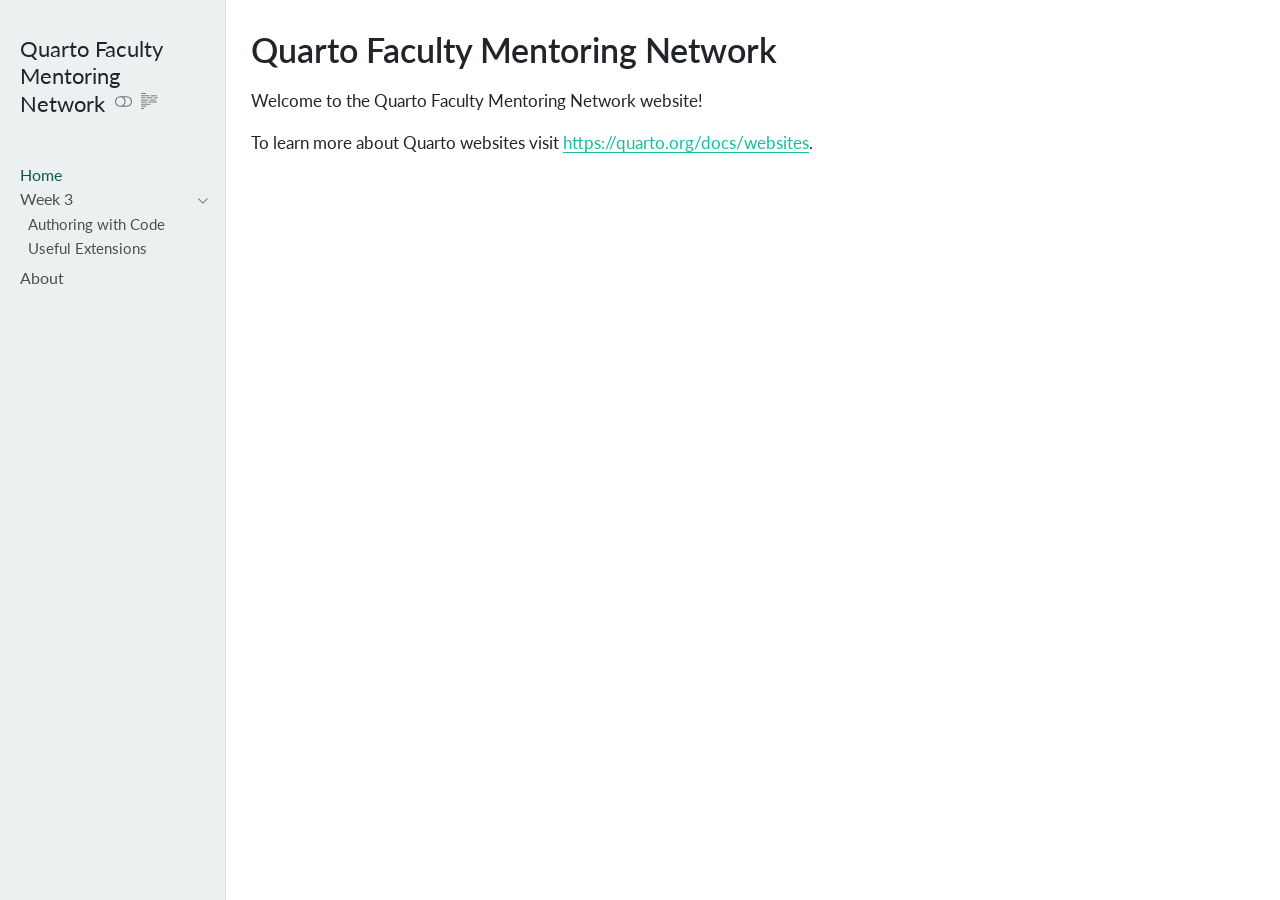
==== index.html @ bd03c97f "Built site for gh-pages" ====
<!DOCTYPE html>
<html xmlns="http://www.w3.org/1999/xhtml" lang="en" xml:lang="en"><head>

<meta charset="utf-8">
<meta name="generator" content="quarto-1.8.27">

<meta name="viewport" content="width=device-width, initial-scale=1.0, user-scalable=yes">


<title>Quarto Faculty Mentoring Network</title>
<style>
code{white-space: pre-wrap;}
span.smallcaps{font-variant: small-caps;}
div.columns{display: flex; gap: min(4vw, 1.5em);}
div.column{flex: auto; overflow-x: auto;}
div.hanging-indent{margin-left: 1.5em; text-indent: -1.5em;}
ul.task-list{list-style: none;}
ul.task-list li input[type="checkbox"] {
  width: 0.8em;
  margin: 0 0.8em 0.2em -1em; /* quarto-specific, see https://github.com/quarto-dev/quarto-cli/issues/4556 */ 
  vertical-align: middle;
}
</style>


<script src="site_libs/quarto-nav/quarto-nav.js"></script>
<script src="site_libs/quarto-nav/headroom.min.js"></script>
<script src="site_libs/clipboard/clipboard.min.js"></script>
<script src="site_libs/quarto-search/autocomplete.umd.js"></script>
<script src="site_libs/quarto-search/fuse.min.js"></script>
<script src="site_libs/quarto-search/quarto-search.js"></script>
<meta name="quarto:offset" content="./">
<script src="site_libs/quarto-html/quarto.js" type="module"></script>
<script src="site_libs/quarto-html/tabsets/tabsets.js" type="module"></script>
<script src="site_libs/quarto-html/axe/axe-check.js" type="module"></script>
<script src="site_libs/quarto-html/popper.min.js"></script>
<script src="site_libs/quarto-html/tippy.umd.min.js"></script>
<script src="site_libs/quarto-html/anchor.min.js"></script>
<link href="site_libs/quarto-html/tippy.css" rel="stylesheet">
<link href="site_libs/quarto-html/quarto-syntax-highlighting-ed96de9b727972fe78a7b5d16c58bf87.css" rel="stylesheet" class="quarto-color-scheme" id="quarto-text-highlighting-styles">
<link href="site_libs/quarto-html/quarto-syntax-highlighting-dark-4d9afe2b8d18ee9fa5d0d57b5ed4214d.css" rel="stylesheet" class="quarto-color-scheme quarto-color-alternate" id="quarto-text-highlighting-styles">
<script src="site_libs/bootstrap/bootstrap.min.js"></script>
<link href="site_libs/bootstrap/bootstrap-icons.css" rel="stylesheet">
<link href="site_libs/bootstrap/bootstrap-4d8b594121dd52e54118692cc759f5c0.min.css" rel="stylesheet" append-hash="true" class="quarto-color-scheme" id="quarto-bootstrap" data-mode="light">
<link href="site_libs/bootstrap/bootstrap-dark-567b30ad711c8693efb6495feb883fb3.min.css" rel="stylesheet" append-hash="true" class="quarto-color-scheme quarto-color-alternate" id="quarto-bootstrap" data-mode="dark">
<script id="quarto-search-options" type="application/json">{
  "location": "sidebar",
  "copy-button": false,
  "collapse-after": 3,
  "panel-placement": "start",
  "type": "textbox",
  "limit": 50,
  "keyboard-shortcut": [
    "f",
    "/",
    "s"
  ],
  "show-item-context": false,
  "language": {
    "search-no-results-text": "No results",
    "search-matching-documents-text": "matching documents",
    "search-copy-link-title": "Copy link to search",
    "search-hide-matches-text": "Hide additional matches",
    "search-more-match-text": "more match in this document",
    "search-more-matches-text": "more matches in this document",
    "search-clear-button-title": "Clear",
    "search-text-placeholder": "",
    "search-detached-cancel-button-title": "Cancel",
    "search-submit-button-title": "Submit",
    "search-label": "Search"
  }
}</script>


<link rel="stylesheet" href="styles.css">
</head>

<body class="nav-sidebar docked quarto-dark"><script id="quarto-html-before-body" type="application/javascript">
    const toggleBodyColorMode = (bsSheetEl) => {
      const mode = bsSheetEl.getAttribute("data-mode");
      const bodyEl = window.document.querySelector("body");
      if (mode === "dark") {
        bodyEl.classList.add("quarto-dark");
        bodyEl.classList.remove("quarto-light");
      } else {
        bodyEl.classList.add("quarto-light");
        bodyEl.classList.remove("quarto-dark");
      }
    }
    const toggleBodyColorPrimary = () => {
      const bsSheetEl = window.document.querySelector("link#quarto-bootstrap:not([rel=disabled-stylesheet])");
      if (bsSheetEl) {
        toggleBodyColorMode(bsSheetEl);
      }
    }
    const setColorSchemeToggle = (alternate) => {
      const toggles = window.document.querySelectorAll('.quarto-color-scheme-toggle');
      for (let i=0; i < toggles.length; i++) {
        const toggle = toggles[i];
        if (toggle) {
          if (alternate) {
            toggle.classList.add("alternate");
          } else {
            toggle.classList.remove("alternate");
          }
        }
      }
    };
    const toggleColorMode = (alternate) => {
      // Switch the stylesheets
      const primaryStylesheets = window.document.querySelectorAll('link.quarto-color-scheme:not(.quarto-color-alternate)');
      const alternateStylesheets = window.document.querySelectorAll('link.quarto-color-scheme.quarto-color-alternate');
      manageTransitions('#quarto-margin-sidebar .nav-link', false);
      if (alternate) {
        // note: dark is layered on light, we don't disable primary!
        enableStylesheet(alternateStylesheets);
        for (const sheetNode of alternateStylesheets) {
          if (sheetNode.id === "quarto-bootstrap") {
            toggleBodyColorMode(sheetNode);
          }
        }
      } else {
        disableStylesheet(alternateStylesheets);
        enableStylesheet(primaryStylesheets)
        toggleBodyColorPrimary();
      }
      manageTransitions('#quarto-margin-sidebar .nav-link', true);
      // Switch the toggles
      setColorSchemeToggle(alternate)
      // Hack to workaround the fact that safari doesn't
      // properly recolor the scrollbar when toggling (#1455)
      if (navigator.userAgent.indexOf('Safari') > 0 && navigator.userAgent.indexOf('Chrome') == -1) {
        manageTransitions("body", false);
        window.scrollTo(0, 1);
        setTimeout(() => {
          window.scrollTo(0, 0);
          manageTransitions("body", true);
        }, 40);
      }
    }
    const disableStylesheet = (stylesheets) => {
      for (let i=0; i < stylesheets.length; i++) {
        const stylesheet = stylesheets[i];
        stylesheet.rel = 'disabled-stylesheet';
      }
    }
    const enableStylesheet = (stylesheets) => {
      for (let i=0; i < stylesheets.length; i++) {
        const stylesheet = stylesheets[i];
        if(stylesheet.rel !== 'stylesheet') { // for Chrome, which will still FOUC without this check
          stylesheet.rel = 'stylesheet';
        }
      }
    }
    const manageTransitions = (selector, allowTransitions) => {
      const els = window.document.querySelectorAll(selector);
      for (let i=0; i < els.length; i++) {
        const el = els[i];
        if (allowTransitions) {
          el.classList.remove('notransition');
        } else {
          el.classList.add('notransition');
        }
      }
    }
    const isFileUrl = () => {
      return window.location.protocol === 'file:';
    }
    const hasAlternateSentinel = () => {
      let styleSentinel = getColorSchemeSentinel();
      if (styleSentinel !== null) {
        return styleSentinel === "alternate";
      } else {
        return false;
      }
    }
    const setStyleSentinel = (alternate) => {
      const value = alternate ? "alternate" : "default";
      if (!isFileUrl()) {
        window.localStorage.setItem("quarto-color-scheme", value);
      } else {
        localAlternateSentinel = value;
      }
    }
    const getColorSchemeSentinel = () => {
      if (!isFileUrl()) {
        const storageValue = window.localStorage.getItem("quarto-color-scheme");
        return storageValue != null ? storageValue : localAlternateSentinel;
      } else {
        return localAlternateSentinel;
      }
    }
    const toggleGiscusIfUsed = (isAlternate, darkModeDefault) => {
      const baseTheme = document.querySelector('#giscus-base-theme')?.value ?? 'light';
      const alternateTheme = document.querySelector('#giscus-alt-theme')?.value ?? 'dark';
      let newTheme = '';
      if(authorPrefersDark) {
        newTheme = isAlternate ? baseTheme : alternateTheme;
      } else {
        newTheme = isAlternate ? alternateTheme : baseTheme;
      }
      const changeGiscusTheme = () => {
        // From: https://github.com/giscus/giscus/issues/336
        const sendMessage = (message) => {
          const iframe = document.querySelector('iframe.giscus-frame');
          if (!iframe) return;
          iframe.contentWindow.postMessage({ giscus: message }, 'https://giscus.app');
        }
        sendMessage({
          setConfig: {
            theme: newTheme
          }
        });
      }
      const isGiscussLoaded = window.document.querySelector('iframe.giscus-frame') !== null;
      if (isGiscussLoaded) {
        changeGiscusTheme();
      }
    };
    const authorPrefersDark = true;
    const queryPrefersDark = window.matchMedia('(prefers-color-scheme: dark)');
    const darkModeDefault = queryPrefersDark.matches;
    let localAlternateSentinel = darkModeDefault ? 'alternate' : 'default';
    // Dark / light mode switch
    window.quartoToggleColorScheme = () => {
      // Read the current dark / light value
      let toAlternate = !hasAlternateSentinel();
      toggleColorMode(toAlternate);
      setStyleSentinel(toAlternate);
      toggleGiscusIfUsed(toAlternate, darkModeDefault);
      window.dispatchEvent(new Event('resize'));
    };
    queryPrefersDark.addEventListener("change", e => {
      if(window.localStorage.getItem("quarto-color-scheme") !== null)
        return;
      const alternate = e.matches
      toggleColorMode(alternate);
      localAlternateSentinel = e.matches ? 'alternate' : 'default'; // this is used alongside local storage!
      toggleGiscusIfUsed(alternate, darkModeDefault);
    });
    // Switch to dark mode if need be
    if (hasAlternateSentinel()) {
      toggleColorMode(true);
    } else {
      toggleColorMode(false);
    }
  </script>

<div id="quarto-search-results"></div>
  <header id="quarto-header" class="headroom fixed-top">
  <nav class="quarto-secondary-nav">
    <div class="container-fluid d-flex">
      <button type="button" class="quarto-btn-toggle btn" data-bs-toggle="collapse" role="button" data-bs-target=".quarto-sidebar-collapse-item" aria-controls="quarto-sidebar" aria-expanded="false" aria-label="Toggle sidebar navigation" onclick="if (window.quartoToggleHeadroom) { window.quartoToggleHeadroom(); }">
        <i class="bi bi-layout-text-sidebar-reverse"></i>
      </button>
        <nav class="quarto-page-breadcrumbs" aria-label="breadcrumb"><ol class="breadcrumb"><li class="breadcrumb-item"><a href="./index.html">Home</a></li></ol></nav>
        <a class="flex-grow-1" role="navigation" data-bs-toggle="collapse" data-bs-target=".quarto-sidebar-collapse-item" aria-controls="quarto-sidebar" aria-expanded="false" aria-label="Toggle sidebar navigation" onclick="if (window.quartoToggleHeadroom) { window.quartoToggleHeadroom(); }">      
        </a>
      <button type="button" class="btn quarto-search-button" aria-label="Search" onclick="window.quartoOpenSearch();">
        <i class="bi bi-search"></i>
      </button>
    </div>
  </nav>
</header>
<!-- content -->
<div id="quarto-content" class="quarto-container page-columns page-rows-contents page-layout-article">
<!-- sidebar -->
  <nav id="quarto-sidebar" class="sidebar collapse collapse-horizontal quarto-sidebar-collapse-item sidebar-navigation docked overflow-auto">
    <div class="pt-lg-2 mt-2 text-left sidebar-header">
    <div class="sidebar-title mb-0 py-0">
      <a href="./">Quarto Faculty Mentoring Network</a> 
        <div class="sidebar-tools-main">
  <a href="" class="quarto-color-scheme-toggle quarto-navigation-tool  px-1" onclick="window.quartoToggleColorScheme(); return false;" title="Toggle dark mode"><i class="bi"></i></a>
  <a href="" class="quarto-reader-toggle quarto-navigation-tool px-1" onclick="window.quartoToggleReader(); return false;" title="Toggle reader mode">
  <div class="quarto-reader-toggle-btn">
  <i class="bi"></i>
  </div>
</a>
</div>
    </div>
      </div>
        <div class="mt-2 flex-shrink-0 align-items-center">
        <div class="sidebar-search">
        <div id="quarto-search" class="" title="Search"></div>
        </div>
        </div>
    <div class="sidebar-menu-container"> 
    <ul class="list-unstyled mt-1">
        <li class="sidebar-item">
  <div class="sidebar-item-container"> 
  <a href="./index.html" class="sidebar-item-text sidebar-link active">
 <span class="menu-text">Home</span></a>
  </div>
</li>
        <li class="sidebar-item sidebar-item-section">
      <div class="sidebar-item-container"> 
            <a class="sidebar-item-text sidebar-link text-start" data-bs-toggle="collapse" data-bs-target="#quarto-sidebar-section-1" role="navigation" aria-expanded="true">
 <span class="menu-text">Week 3</span></a>
          <a class="sidebar-item-toggle text-start" data-bs-toggle="collapse" data-bs-target="#quarto-sidebar-section-1" role="navigation" aria-expanded="true" aria-label="Toggle section">
            <i class="bi bi-chevron-right ms-2"></i>
          </a> 
      </div>
      <ul id="quarto-sidebar-section-1" class="collapse list-unstyled sidebar-section depth1 show">  
          <li class="sidebar-item">
  <div class="sidebar-item-container"> 
  <a href="./authoring_code.html" class="sidebar-item-text sidebar-link">
 <span class="menu-text">Authoring with Code</span></a>
  </div>
</li>
          <li class="sidebar-item">
  <div class="sidebar-item-container"> 
  <a href="./extensions.html" class="sidebar-item-text sidebar-link">
 <span class="menu-text">Useful Extensions</span></a>
  </div>
</li>
      </ul>
  </li>
        <li class="sidebar-item">
  <div class="sidebar-item-container"> 
  <a href="./about.html" class="sidebar-item-text sidebar-link">
 <span class="menu-text">About</span></a>
  </div>
</li>
    </ul>
    </div>
</nav>
<div id="quarto-sidebar-glass" class="quarto-sidebar-collapse-item" data-bs-toggle="collapse" data-bs-target=".quarto-sidebar-collapse-item"></div>
<!-- margin-sidebar -->
    <div id="quarto-margin-sidebar" class="sidebar margin-sidebar zindex-bottom">
        
    </div>
<!-- main -->
<main class="content" id="quarto-document-content">


<header id="title-block-header" class="quarto-title-block default">
<div class="quarto-title">
<h1 class="title">Quarto Faculty Mentoring Network</h1>
</div>



<div class="quarto-title-meta">

    
  
    
  </div>
  


</header>


<p>Welcome to the Quarto Faculty Mentoring Network website!</p>
<p>To learn more about Quarto websites visit <a href="https://quarto.org/docs/websites" class="uri">https://quarto.org/docs/websites</a>.</p>



</main> <!-- /main -->
<script id="quarto-html-after-body" type="application/javascript">
  window.document.addEventListener("DOMContentLoaded", function (event) {
    // Ensure there is a toggle, if there isn't float one in the top right
    if (window.document.querySelector('.quarto-color-scheme-toggle') === null) {
      const a = window.document.createElement('a');
      a.classList.add('top-right');
      a.classList.add('quarto-color-scheme-toggle');
      a.href = "";
      a.onclick = function() { try { window.quartoToggleColorScheme(); } catch {} return false; };
      const i = window.document.createElement("i");
      i.classList.add('bi');
      a.appendChild(i);
      window.document.body.appendChild(a);
    }
    setColorSchemeToggle(hasAlternateSentinel())
    const icon = "";
    const anchorJS = new window.AnchorJS();
    anchorJS.options = {
      placement: 'right',
      icon: icon
    };
    anchorJS.add('.anchored');
    const isCodeAnnotation = (el) => {
      for (const clz of el.classList) {
        if (clz.startsWith('code-annotation-')) {                     
          return true;
        }
      }
      return false;
    }
    const onCopySuccess = function(e) {
      // button target
      const button = e.trigger;
      // don't keep focus
      button.blur();
      // flash "checked"
      button.classList.add('code-copy-button-checked');
      var currentTitle = button.getAttribute("title");
      button.setAttribute("title", "Copied!");
      let tooltip;
      if (window.bootstrap) {
        button.setAttribute("data-bs-toggle", "tooltip");
        button.setAttribute("data-bs-placement", "left");
        button.setAttribute("data-bs-title", "Copied!");
        tooltip = new bootstrap.Tooltip(button, 
          { trigger: "manual", 
            customClass: "code-copy-button-tooltip",
            offset: [0, -8]});
        tooltip.show();    
      }
      setTimeout(function() {
        if (tooltip) {
          tooltip.hide();
          button.removeAttribute("data-bs-title");
          button.removeAttribute("data-bs-toggle");
          button.removeAttribute("data-bs-placement");
        }
        button.setAttribute("title", currentTitle);
        button.classList.remove('code-copy-button-checked');
      }, 1000);
      // clear code selection
      e.clearSelection();
    }
    const getTextToCopy = function(trigger) {
      const outerScaffold = trigger.parentElement.cloneNode(true);
      const codeEl = outerScaffold.querySelector('code');
      for (const childEl of codeEl.children) {
        if (isCodeAnnotation(childEl)) {
          childEl.remove();
        }
      }
      return codeEl.innerText;
    }
    const clipboard = new window.ClipboardJS('.code-copy-button:not([data-in-quarto-modal])', {
      text: getTextToCopy
    });
    clipboard.on('success', onCopySuccess);
    if (window.document.getElementById('quarto-embedded-source-code-modal')) {
      const clipboardModal = new window.ClipboardJS('.code-copy-button[data-in-quarto-modal]', {
        text: getTextToCopy,
        container: window.document.getElementById('quarto-embedded-source-code-modal')
      });
      clipboardModal.on('success', onCopySuccess);
    }
      var localhostRegex = new RegExp(/^(?:http|https):\/\/localhost\:?[0-9]*\//);
      var mailtoRegex = new RegExp(/^mailto:/);
        var filterRegex = new RegExp("https:\/\/mdlama\.github\.io\/quartofmn\/");
      var isInternal = (href) => {
          return filterRegex.test(href) || localhostRegex.test(href) || mailtoRegex.test(href);
      }
      // Inspect non-navigation links and adorn them if external
     var links = window.document.querySelectorAll('a[href]:not(.nav-link):not(.navbar-brand):not(.toc-action):not(.sidebar-link):not(.sidebar-item-toggle):not(.pagination-link):not(.no-external):not([aria-hidden]):not(.dropdown-item):not(.quarto-navigation-tool):not(.about-link)');
      for (var i=0; i<links.length; i++) {
        const link = links[i];
        if (!isInternal(link.href)) {
          // undo the damage that might have been done by quarto-nav.js in the case of
          // links that we want to consider external
          if (link.dataset.originalHref !== undefined) {
            link.href = link.dataset.originalHref;
          }
        }
      }
    function tippyHover(el, contentFn, onTriggerFn, onUntriggerFn) {
      const config = {
        allowHTML: true,
        maxWidth: 500,
        delay: 100,
        arrow: false,
        appendTo: function(el) {
            return el.parentElement;
        },
        interactive: true,
        interactiveBorder: 10,
        theme: 'quarto',
        placement: 'bottom-start',
      };
      if (contentFn) {
        config.content = contentFn;
      }
      if (onTriggerFn) {
        config.onTrigger = onTriggerFn;
      }
      if (onUntriggerFn) {
        config.onUntrigger = onUntriggerFn;
      }
      window.tippy(el, config); 
    }
    const noterefs = window.document.querySelectorAll('a[role="doc-noteref"]');
    for (var i=0; i<noterefs.length; i++) {
      const ref = noterefs[i];
      tippyHover(ref, function() {
        // use id or data attribute instead here
        let href = ref.getAttribute('data-footnote-href') || ref.getAttribute('href');
        try { href = new URL(href).hash; } catch {}
        const id = href.replace(/^#\/?/, "");
        const note = window.document.getElementById(id);
        if (note) {
          return note.innerHTML;
        } else {
          return "";
        }
      });
    }
    const xrefs = window.document.querySelectorAll('a.quarto-xref');
    const processXRef = (id, note) => {
      // Strip column container classes
      const stripColumnClz = (el) => {
        el.classList.remove("page-full", "page-columns");
        if (el.children) {
          for (const child of el.children) {
            stripColumnClz(child);
          }
        }
      }
      stripColumnClz(note)
      if (id === null || id.startsWith('sec-')) {
        // Special case sections, only their first couple elements
        const container = document.createElement("div");
        if (note.children && note.children.length > 2) {
          container.appendChild(note.children[0].cloneNode(true));
          for (let i = 1; i < note.children.length; i++) {
            const child = note.children[i];
            if (child.tagName === "P" && child.innerText === "") {
              continue;
            } else {
              container.appendChild(child.cloneNode(true));
              break;
            }
          }
          if (window.Quarto?.typesetMath) {
            window.Quarto.typesetMath(container);
          }
          return container.innerHTML
        } else {
          if (window.Quarto?.typesetMath) {
            window.Quarto.typesetMath(note);
          }
          return note.innerHTML;
        }
      } else {
        // Remove any anchor links if they are present
        const anchorLink = note.querySelector('a.anchorjs-link');
        if (anchorLink) {
          anchorLink.remove();
        }
        if (window.Quarto?.typesetMath) {
          window.Quarto.typesetMath(note);
        }
        if (note.classList.contains("callout")) {
          return note.outerHTML;
        } else {
          return note.innerHTML;
        }
      }
    }
    for (var i=0; i<xrefs.length; i++) {
      const xref = xrefs[i];
      tippyHover(xref, undefined, function(instance) {
        instance.disable();
        let url = xref.getAttribute('href');
        let hash = undefined; 
        if (url.startsWith('#')) {
          hash = url;
        } else {
          try { hash = new URL(url).hash; } catch {}
        }
        if (hash) {
          const id = hash.replace(/^#\/?/, "");
          const note = window.document.getElementById(id);
          if (note !== null) {
            try {
              const html = processXRef(id, note.cloneNode(true));
              instance.setContent(html);
            } finally {
              instance.enable();
              instance.show();
            }
          } else {
            // See if we can fetch this
            fetch(url.split('#')[0])
            .then(res => res.text())
            .then(html => {
              const parser = new DOMParser();
              const htmlDoc = parser.parseFromString(html, "text/html");
              const note = htmlDoc.getElementById(id);
              if (note !== null) {
                const html = processXRef(id, note);
                instance.setContent(html);
              } 
            }).finally(() => {
              instance.enable();
              instance.show();
            });
          }
        } else {
          // See if we can fetch a full url (with no hash to target)
          // This is a special case and we should probably do some content thinning / targeting
          fetch(url)
          .then(res => res.text())
          .then(html => {
            const parser = new DOMParser();
            const htmlDoc = parser.parseFromString(html, "text/html");
            const note = htmlDoc.querySelector('main.content');
            if (note !== null) {
              // This should only happen for chapter cross references
              // (since there is no id in the URL)
              // remove the first header
              if (note.children.length > 0 && note.children[0].tagName === "HEADER") {
                note.children[0].remove();
              }
              const html = processXRef(null, note);
              instance.setContent(html);
            } 
          }).finally(() => {
            instance.enable();
            instance.show();
          });
        }
      }, function(instance) {
      });
    }
        let selectedAnnoteEl;
        const selectorForAnnotation = ( cell, annotation) => {
          let cellAttr = 'data-code-cell="' + cell + '"';
          let lineAttr = 'data-code-annotation="' +  annotation + '"';
          const selector = 'span[' + cellAttr + '][' + lineAttr + ']';
          return selector;
        }
        const selectCodeLines = (annoteEl) => {
          const doc = window.document;
          const targetCell = annoteEl.getAttribute("data-target-cell");
          const targetAnnotation = annoteEl.getAttribute("data-target-annotation");
          const annoteSpan = window.document.querySelector(selectorForAnnotation(targetCell, targetAnnotation));
          const lines = annoteSpan.getAttribute("data-code-lines").split(",");
          const lineIds = lines.map((line) => {
            return targetCell + "-" + line;
          })
          let top = null;
          let height = null;
          let parent = null;
          if (lineIds.length > 0) {
              //compute the position of the single el (top and bottom and make a div)
              const el = window.document.getElementById(lineIds[0]);
              top = el.offsetTop;
              height = el.offsetHeight;
              parent = el.parentElement.parentElement;
            if (lineIds.length > 1) {
              const lastEl = window.document.getElementById(lineIds[lineIds.length - 1]);
              const bottom = lastEl.offsetTop + lastEl.offsetHeight;
              height = bottom - top;
            }
            if (top !== null && height !== null && parent !== null) {
              // cook up a div (if necessary) and position it 
              let div = window.document.getElementById("code-annotation-line-highlight");
              if (div === null) {
                div = window.document.createElement("div");
                div.setAttribute("id", "code-annotation-line-highlight");
                div.style.position = 'absolute';
                parent.appendChild(div);
              }
              div.style.top = top - 2 + "px";
              div.style.height = height + 4 + "px";
              div.style.left = 0;
              let gutterDiv = window.document.getElementById("code-annotation-line-highlight-gutter");
              if (gutterDiv === null) {
                gutterDiv = window.document.createElement("div");
                gutterDiv.setAttribute("id", "code-annotation-line-highlight-gutter");
                gutterDiv.style.position = 'absolute';
                const codeCell = window.document.getElementById(targetCell);
                const gutter = codeCell.querySelector('.code-annotation-gutter');
                gutter.appendChild(gutterDiv);
              }
              gutterDiv.style.top = top - 2 + "px";
              gutterDiv.style.height = height + 4 + "px";
            }
            selectedAnnoteEl = annoteEl;
          }
        };
        const unselectCodeLines = () => {
          const elementsIds = ["code-annotation-line-highlight", "code-annotation-line-highlight-gutter"];
          elementsIds.forEach((elId) => {
            const div = window.document.getElementById(elId);
            if (div) {
              div.remove();
            }
          });
          selectedAnnoteEl = undefined;
        };
          // Handle positioning of the toggle
      window.addEventListener(
        "resize",
        throttle(() => {
          elRect = undefined;
          if (selectedAnnoteEl) {
            selectCodeLines(selectedAnnoteEl);
          }
        }, 10)
      );
      function throttle(fn, ms) {
      let throttle = false;
      let timer;
        return (...args) => {
          if(!throttle) { // first call gets through
              fn.apply(this, args);
              throttle = true;
          } else { // all the others get throttled
              if(timer) clearTimeout(timer); // cancel #2
              timer = setTimeout(() => {
                fn.apply(this, args);
                timer = throttle = false;
              }, ms);
          }
        };
      }
        // Attach click handler to the DT
        const annoteDls = window.document.querySelectorAll('dt[data-target-cell]');
        for (const annoteDlNode of annoteDls) {
          annoteDlNode.addEventListener('click', (event) => {
            const clickedEl = event.target;
            if (clickedEl !== selectedAnnoteEl) {
              unselectCodeLines();
              const activeEl = window.document.querySelector('dt[data-target-cell].code-annotation-active');
              if (activeEl) {
                activeEl.classList.remove('code-annotation-active');
              }
              selectCodeLines(clickedEl);
              clickedEl.classList.add('code-annotation-active');
            } else {
              // Unselect the line
              unselectCodeLines();
              clickedEl.classList.remove('code-annotation-active');
            }
          });
        }
    const findCites = (el) => {
      const parentEl = el.parentElement;
      if (parentEl) {
        const cites = parentEl.dataset.cites;
        if (cites) {
          return {
            el,
            cites: cites.split(' ')
          };
        } else {
          return findCites(el.parentElement)
        }
      } else {
        return undefined;
      }
    };
    var bibliorefs = window.document.querySelectorAll('a[role="doc-biblioref"]');
    for (var i=0; i<bibliorefs.length; i++) {
      const ref = bibliorefs[i];
      const citeInfo = findCites(ref);
      if (citeInfo) {
        tippyHover(citeInfo.el, function() {
          var popup = window.document.createElement('div');
          citeInfo.cites.forEach(function(cite) {
            var citeDiv = window.document.createElement('div');
            citeDiv.classList.add('hanging-indent');
            citeDiv.classList.add('csl-entry');
            var biblioDiv = window.document.getElementById('ref-' + cite);
            if (biblioDiv) {
              citeDiv.innerHTML = biblioDiv.innerHTML;
            }
            popup.appendChild(citeDiv);
          });
          return popup.innerHTML;
        });
      }
    }
  });
  </script>
</div> <!-- /content -->




</body></html>
---- site_libs/quarto-html/tippy.css ----
.tippy-box[data-animation=fade][data-state=hidden]{opacity:0}[data-tippy-root]{max-width:calc(100vw - 10px)}.tippy-box{position:relative;background-color:#333;color:#fff;border-radius:4px;font-size:14px;line-height:1.4;white-space:normal;outline:0;transition-property:transform,visibility,opacity}.tippy-box[data-placement^=top]>.tippy-arrow{bottom:0}.tippy-box[data-placement^=top]>.tippy-arrow:before{bottom:-7px;left:0;border-width:8px 8px 0;border-top-color:initial;transform-origin:center top}.tippy-box[data-placement^=bottom]>.tippy-arrow{top:0}.tippy-box[data-placement^=bottom]>.tippy-arrow:before{top:-7px;left:0;border-width:0 8px 8px;border-bottom-color:initial;transform-origin:center bottom}.tippy-box[data-placement^=left]>.tippy-arrow{right:0}.tippy-box[data-placement^=left]>.tippy-arrow:before{border-width:8px 0 8px 8px;border-left-color:initial;right:-7px;transform-origin:center left}.tippy-box[data-placement^=right]>.tippy-arrow{left:0}.tippy-box[data-placement^=right]>.tippy-arrow:before{left:-7px;border-width:8px 8px 8px 0;border-right-color:initial;transform-origin:center right}.tippy-box[data-inertia][data-state=visible]{transition-timing-function:cubic-bezier(.54,1.5,.38,1.11)}.tippy-arrow{width:16px;height:16px;color:#333}.tippy-arrow:before{content:"";position:absolute;border-color:transparent;border-style:solid}.tippy-content{position:relative;padding:5px 9px;z-index:1}
---- site_libs/quarto-html/quarto-syntax-highlighting-ed96de9b727972fe78a7b5d16c58bf87.css ----
/* quarto syntax highlight colors */
:root {
  --quarto-hl-ot-color: #003B4F;
  --quarto-hl-at-color: #657422;
  --quarto-hl-ss-color: #20794D;
  --quarto-hl-an-color: #5E5E5E;
  --quarto-hl-fu-color: #4758AB;
  --quarto-hl-st-color: #20794D;
  --quarto-hl-cf-color: #003B4F;
  --quarto-hl-op-color: #5E5E5E;
  --quarto-hl-er-color: #AD0000;
  --quarto-hl-bn-color: #AD0000;
  --quarto-hl-al-color: #AD0000;
  --quarto-hl-va-color: #111111;
  --quarto-hl-bu-color: inherit;
  --quarto-hl-ex-color: inherit;
  --quarto-hl-pp-color: #AD0000;
  --quarto-hl-in-color: #5E5E5E;
  --quarto-hl-vs-color: #20794D;
  --quarto-hl-wa-color: #5E5E5E;
  --quarto-hl-do-color: #5E5E5E;
  --quarto-hl-im-color: #00769E;
  --quarto-hl-ch-color: #20794D;
  --quarto-hl-dt-color: #AD0000;
  --quarto-hl-fl-color: #AD0000;
  --quarto-hl-co-color: #5E5E5E;
  --quarto-hl-cv-color: #5E5E5E;
  --quarto-hl-cn-color: #8f5902;
  --quarto-hl-sc-color: #5E5E5E;
  --quarto-hl-dv-color: #AD0000;
  --quarto-hl-kw-color: #003B4F;
}

/* other quarto variables */
:root {
  --quarto-font-monospace: SFMono-Regular, Menlo, Monaco, Consolas, "Liberation Mono", "Courier New", monospace;
}

/* syntax highlight based on Pandoc's rules */
pre > code.sourceCode > span {
  color: #003B4F;
}

code.sourceCode > span {
  color: #003B4F;
}

div.sourceCode,
div.sourceCode pre.sourceCode {
  color: #003B4F;
}

/* Normal */
code span {
  color: #003B4F;
}

/* Alert */
code span.al {
  color: #AD0000;
  font-style: inherit;
}

/* Annotation */
code span.an {
  color: #5E5E5E;
  font-style: inherit;
}

/* Attribute */
code span.at {
  color: #657422;
  font-style: inherit;
}

/* BaseN */
code span.bn {
  color: #AD0000;
  font-style: inherit;
}

/* BuiltIn */
code span.bu {
  font-style: inherit;
}

/* ControlFlow */
code span.cf {
  color: #003B4F;
  font-weight: bold;
  font-style: inherit;
}

/* Char */
code span.ch {
  color: #20794D;
  font-style: inherit;
}

/* Constant */
code span.cn {
  color: #8f5902;
  font-style: inherit;
}

/* Comment */
code span.co {
  color: #5E5E5E;
  font-style: inherit;
}

/* CommentVar */
code span.cv {
  color: #5E5E5E;
  font-style: italic;
}

/* Documentation */
code span.do {
  color: #5E5E5E;
  font-style: italic;
}

/* DataType */
code span.dt {
  color: #AD0000;
  font-style: inherit;
}

/* DecVal */
code span.dv {
  color: #AD0000;
  font-style: inherit;
}

/* Error */
code span.er {
  color: #AD0000;
  font-style: inherit;
}

/* Extension */
code span.ex {
  font-style: inherit;
}

/* Float */
code span.fl {
  color: #AD0000;
  font-style: inherit;
}

/* Function */
code span.fu {
  color: #4758AB;
  font-style: inherit;
}

/* Import */
code span.im {
  color: #00769E;
  font-style: inherit;
}

/* Information */
code span.in {
  color: #5E5E5E;
  font-style: inherit;
}

/* Keyword */
code span.kw {
  color: #003B4F;
  font-weight: bold;
  font-style: inherit;
}

/* Operator */
code span.op {
  color: #5E5E5E;
  font-style: inherit;
}

/* Other */
code span.ot {
  color: #003B4F;
  font-style: inherit;
}

/* Preprocessor */
code span.pp {
  color: #AD0000;
  font-style: inherit;
}

/* SpecialChar */
code span.sc {
  color: #5E5E5E;
  font-style: inherit;
}

/* SpecialString */
code span.ss {
  color: #20794D;
  font-style: inherit;
}

/* String */
code span.st {
  color: #20794D;
  font-style: inherit;
}

/* Variable */
code span.va {
  color: #111111;
  font-style: inherit;
}

/* VerbatimString */
code span.vs {
  color: #20794D;
  font-style: inherit;
}

/* Warning */
code span.wa {
  color: #5E5E5E;
  font-style: italic;
}

.prevent-inlining {
  content: "</";
}

/*# sourceMappingURL=0920dd6d7437995b8cdf7429764427b1.css.map */
---- site_libs/quarto-html/quarto-syntax-highlighting-dark-4d9afe2b8d18ee9fa5d0d57b5ed4214d.css ----
/* quarto syntax highlight colors */
:root {
  --quarto-hl-al-color: #f07178;
  --quarto-hl-an-color: #d4d0ab;
  --quarto-hl-at-color: #00e0e0;
  --quarto-hl-bn-color: #d4d0ab;
  --quarto-hl-bu-color: #abe338;
  --quarto-hl-ch-color: #abe338;
  --quarto-hl-co-color: #f8f8f2;
  --quarto-hl-cv-color: #ffd700;
  --quarto-hl-cn-color: #ffd700;
  --quarto-hl-cf-color: #ffa07a;
  --quarto-hl-dt-color: #ffa07a;
  --quarto-hl-dv-color: #d4d0ab;
  --quarto-hl-do-color: #f8f8f2;
  --quarto-hl-er-color: #f07178;
  --quarto-hl-ex-color: #00e0e0;
  --quarto-hl-fl-color: #d4d0ab;
  --quarto-hl-fu-color: #ffa07a;
  --quarto-hl-im-color: #abe338;
  --quarto-hl-in-color: #d4d0ab;
  --quarto-hl-kw-color: #ffa07a;
  --quarto-hl-op-color: #ffa07a;
  --quarto-hl-ot-color: #00e0e0;
  --quarto-hl-pp-color: #dcc6e0;
  --quarto-hl-re-color: #00e0e0;
  --quarto-hl-sc-color: #abe338;
  --quarto-hl-ss-color: #abe338;
  --quarto-hl-st-color: #abe338;
  --quarto-hl-va-color: #00e0e0;
  --quarto-hl-vs-color: #abe338;
  --quarto-hl-wa-color: #dcc6e0;
}

/* other quarto variables */
:root {
  --quarto-font-monospace: SFMono-Regular, Menlo, Monaco, Consolas, "Liberation Mono", "Courier New", monospace;
}

/* syntax highlight based on Pandoc's rules */
pre > code.sourceCode > span {
  color: #f8f8f2;
}

code.sourceCode > span {
  color: #f8f8f2;
}

div.sourceCode,
div.sourceCode pre.sourceCode {
  color: #f8f8f2;
}

/* Normal */
code span {
  color: #f8f8f2;
}

/* Alert */
code span.al {
  color: #f07178;
}

/* Annotation */
code span.an {
  color: #d4d0ab;
}

/* Attribute */
code span.at {
  color: #00e0e0;
}

/* BaseN */
code span.bn {
  color: #d4d0ab;
}

/* BuiltIn */
code span.bu {
  color: #abe338;
}

/* ControlFlow */
code span.cf {
  font-weight: bold;
  color: #ffa07a;
}

/* Char */
code span.ch {
  color: #abe338;
}

/* Constant */
code span.cn {
  color: #ffd700;
}

/* Comment */
code span.co {
  font-style: italic;
  color: #f8f8f2;
}

/* CommentVar */
code span.cv {
  color: #ffd700;
}

/* Documentation */
code span.do {
  color: #f8f8f2;
}

/* DataType */
code span.dt {
  color: #ffa07a;
}

/* DecVal */
code span.dv {
  color: #d4d0ab;
}

/* Error */
code span.er {
  color: #f07178;
  text-decoration: underline;
}

/* Extension */
code span.ex {
  font-weight: bold;
  color: #00e0e0;
}

/* Float */
code span.fl {
  color: #d4d0ab;
}

/* Function */
code span.fu {
  color: #ffa07a;
}

/* Import */
code span.im {
  color: #abe338;
}

/* Information */
code span.in {
  color: #d4d0ab;
}

/* Keyword */
code span.kw {
  font-weight: bold;
  color: #ffa07a;
}

/* Operator */
code span.op {
  color: #ffa07a;
}

/* Other */
code span.ot {
  color: #00e0e0;
}

/* Preprocessor */
code span.pp {
  color: #dcc6e0;
}

/* RegionMarker */
code span.re {
  background-color: #f8f8f2;
  color: #00e0e0;
}

/* SpecialChar */
code span.sc {
  color: #abe338;
}

/* SpecialString */
code span.ss {
  color: #abe338;
}

/* String */
code span.st {
  color: #abe338;
}

/* Variable */
code span.va {
  color: #00e0e0;
}

/* VerbatimString */
code span.vs {
  color: #abe338;
}

/* Warning */
code span.wa {
  color: #dcc6e0;
}

.prevent-inlining {
  content: "</";
}

/*# sourceMappingURL=86edf53ecdff796acf02dbceed379426.css.map */
---- styles.css ----
/* css styles */
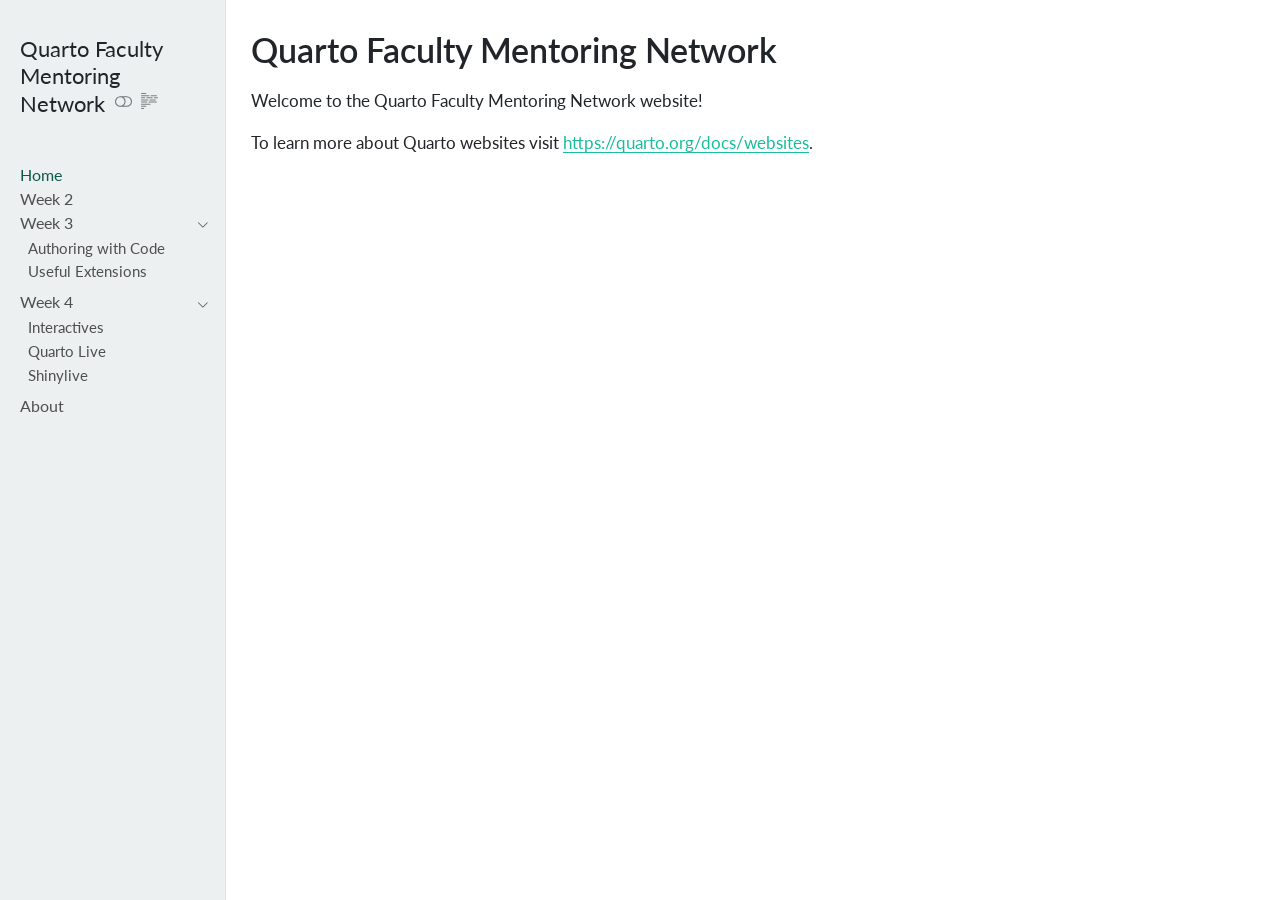
==== commit 70b17ceb: "Built site for gh-pages" ====
--- a/index.html
+++ b/index.html
@@ -70,6 +70,12 @@
     "search-label": "Search"
   }
 }</script>
+<script async="" src="https://hypothes.is/embed.js"></script>
+<script>
+  window.document.addEventListener("DOMContentLoaded", function (_event) {
+    document.body.classList.add('hypothesis-enabled');
+  });
+</script>
 
 
 <link rel="stylesheet" href="styles.css">
@@ -292,6 +298,12 @@
  <span class="menu-text">Home</span></a>
   </div>
 </li>
+        <li class="sidebar-item">
+  <div class="sidebar-item-container"> 
+  <a href="./authoring.html" class="sidebar-item-text sidebar-link">
+ <span class="menu-text">Week 2</span></a>
+  </div>
+</li>
         <li class="sidebar-item sidebar-item-section">
       <div class="sidebar-item-container"> 
             <a class="sidebar-item-text sidebar-link text-start" data-bs-toggle="collapse" data-bs-target="#quarto-sidebar-section-1" role="navigation" aria-expanded="true">
@@ -311,6 +323,35 @@
   <div class="sidebar-item-container"> 
   <a href="./extensions.html" class="sidebar-item-text sidebar-link">
  <span class="menu-text">Useful Extensions</span></a>
+  </div>
+</li>
+      </ul>
+  </li>
+        <li class="sidebar-item sidebar-item-section">
+      <div class="sidebar-item-container"> 
+            <a class="sidebar-item-text sidebar-link text-start" data-bs-toggle="collapse" data-bs-target="#quarto-sidebar-section-2" role="navigation" aria-expanded="true">
+ <span class="menu-text">Week 4</span></a>
+          <a class="sidebar-item-toggle text-start" data-bs-toggle="collapse" data-bs-target="#quarto-sidebar-section-2" role="navigation" aria-expanded="true" aria-label="Toggle section">
+            <i class="bi bi-chevron-right ms-2"></i>
+          </a> 
+      </div>
+      <ul id="quarto-sidebar-section-2" class="collapse list-unstyled sidebar-section depth1 show">  
+          <li class="sidebar-item">
+  <div class="sidebar-item-container"> 
+  <a href="./interactives.html" class="sidebar-item-text sidebar-link">
+ <span class="menu-text">Interactives</span></a>
+  </div>
+</li>
+          <li class="sidebar-item">
+  <div class="sidebar-item-container"> 
+  <a href="./quarto_live.html" class="sidebar-item-text sidebar-link">
+ <span class="menu-text">Quarto Live</span></a>
+  </div>
+</li>
+          <li class="sidebar-item">
+  <div class="sidebar-item-container"> 
+  <a href="./shinylive.html" class="sidebar-item-text sidebar-link">
+ <span class="menu-text">Shinylive</span></a>
   </div>
 </li>
       </ul>
@@ -771,6 +812,38 @@
     }
   });
   </script>
+<input type="hidden" id="giscus-base-theme" value="dark">
+<input type="hidden" id="giscus-alt-theme" value="light">
+<script>
+  function loadGiscus() {
+    // Function to get the theme based on body class
+    const getTheme = () => {
+      let baseTheme = document.getElementById('giscus-base-theme').value;
+      let altTheme = document.getElementById('giscus-alt-theme').value;
+      if (authorPrefersDark) {
+          [baseTheme, altTheme] = [altTheme, baseTheme];
+      }
+      return document.body.classList.contains('quarto-dark') ? altTheme : baseTheme;
+    };
+    const script = document.createElement("script");
+    script.src = "https://giscus.app/client.js";
+    script.async = true;
+    script.dataset.repo = "mdlama/quartofmn";
+    script.dataset.repoId = "R_kgDORgEd_g";
+    script.dataset.category = "General";
+    script.dataset.categoryId = "DIC_kwDORgEd_s4C4vjc";
+    script.dataset.mapping = "title";
+    script.dataset.reactionsEnabled = "1";
+    script.dataset.emitMetadata = "0";
+    script.dataset.inputPosition = "top";
+    script.dataset.theme = getTheme();
+    script.dataset.lang = "en";
+    script.crossOrigin = "anonymous";
+    // Append the script to the desired div instead of at the end of the body
+    document.getElementById("quarto-content").appendChild(script);
+  }
+  loadGiscus();
+</script>
 </div> <!-- /content -->
 
 
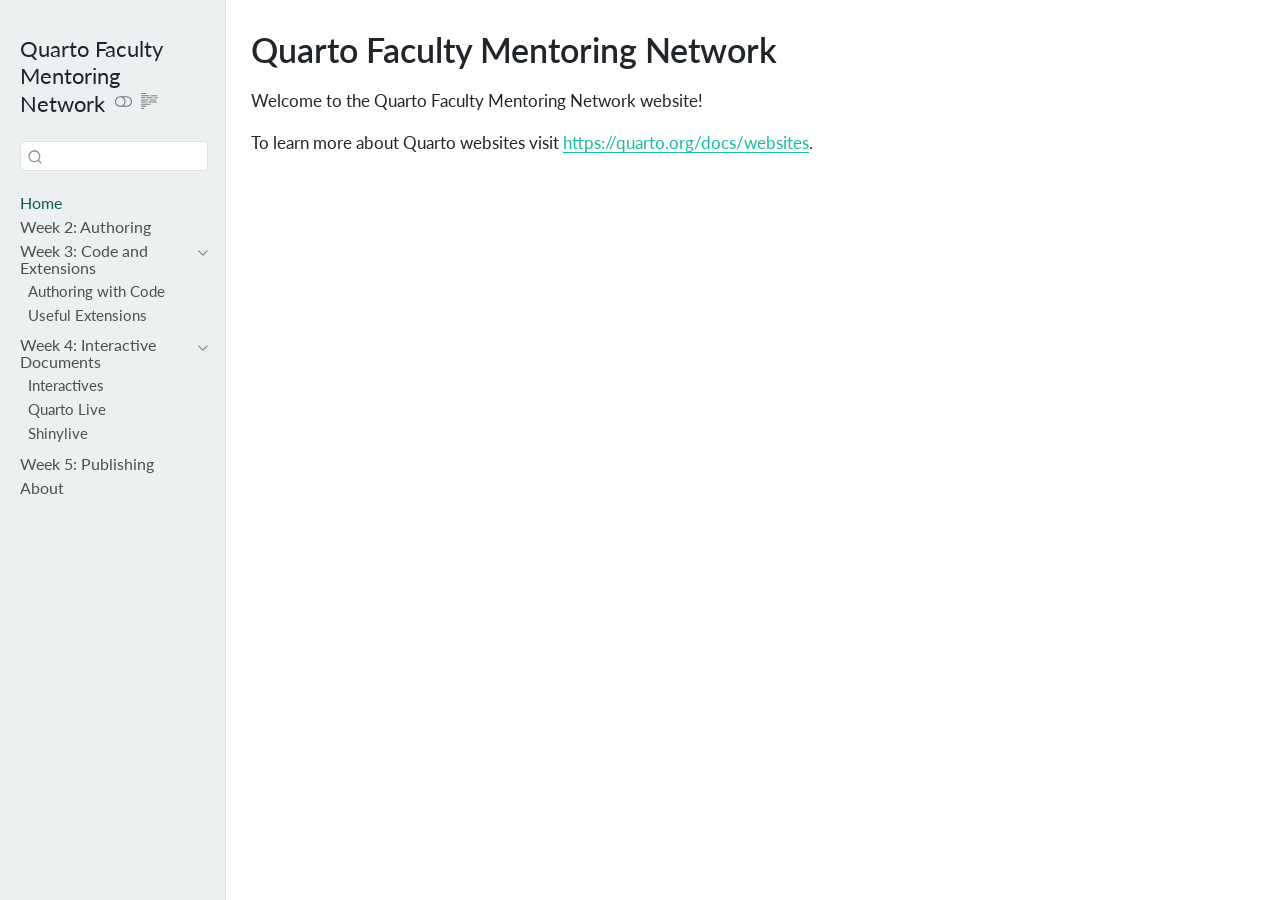
==== commit 24f9f1ff: "Built site for gh-pages" ====
--- a/index.html
+++ b/index.html
@@ -2,13 +2,16 @@
 <html xmlns="http://www.w3.org/1999/xhtml" lang="en" xml:lang="en"><head>
 
 <meta charset="utf-8">
-<meta name="generator" content="quarto-1.8.27">
+<meta name="generator" content="quarto-1.9.36">
 
 <meta name="viewport" content="width=device-width, initial-scale=1.0, user-scalable=yes">
 
 
 <title>Quarto Faculty Mentoring Network</title>
 <style>
+/* Default styles provided by pandoc.
+** See https://pandoc.org/MANUAL.html#variables-for-html for config info.
+*/
 code{white-space: pre-wrap;}
 span.smallcaps{font-variant: small-caps;}
 div.columns{display: flex; gap: min(4vw, 1.5em);}
@@ -32,17 +35,16 @@
 <meta name="quarto:offset" content="./">
 <script src="site_libs/quarto-html/quarto.js" type="module"></script>
 <script src="site_libs/quarto-html/tabsets/tabsets.js" type="module"></script>
-<script src="site_libs/quarto-html/axe/axe-check.js" type="module"></script>
 <script src="site_libs/quarto-html/popper.min.js"></script>
 <script src="site_libs/quarto-html/tippy.umd.min.js"></script>
 <script src="site_libs/quarto-html/anchor.min.js"></script>
 <link href="site_libs/quarto-html/tippy.css" rel="stylesheet">
-<link href="site_libs/quarto-html/quarto-syntax-highlighting-ed96de9b727972fe78a7b5d16c58bf87.css" rel="stylesheet" class="quarto-color-scheme" id="quarto-text-highlighting-styles">
-<link href="site_libs/quarto-html/quarto-syntax-highlighting-dark-4d9afe2b8d18ee9fa5d0d57b5ed4214d.css" rel="stylesheet" class="quarto-color-scheme quarto-color-alternate" id="quarto-text-highlighting-styles">
+<link href="site_libs/quarto-html/quarto-syntax-highlighting-845c23b38eaddc0f92fda52bfe77a8c8.css" rel="stylesheet" class="quarto-color-scheme" id="quarto-text-highlighting-styles">
+<link href="site_libs/quarto-html/quarto-syntax-highlighting-dark-f418161beb48e0141c760e455f12af2c.css" rel="stylesheet" class="quarto-color-scheme quarto-color-alternate" id="quarto-text-highlighting-styles">
 <script src="site_libs/bootstrap/bootstrap.min.js"></script>
 <link href="site_libs/bootstrap/bootstrap-icons.css" rel="stylesheet">
-<link href="site_libs/bootstrap/bootstrap-4d8b594121dd52e54118692cc759f5c0.min.css" rel="stylesheet" append-hash="true" class="quarto-color-scheme" id="quarto-bootstrap" data-mode="light">
-<link href="site_libs/bootstrap/bootstrap-dark-567b30ad711c8693efb6495feb883fb3.min.css" rel="stylesheet" append-hash="true" class="quarto-color-scheme quarto-color-alternate" id="quarto-bootstrap" data-mode="dark">
+<link href="site_libs/bootstrap/bootstrap-afa47df0b9d33c5abd1bced1eaab4b8f.min.css" rel="stylesheet" append-hash="true" class="quarto-color-scheme" id="quarto-bootstrap" data-mode="light">
+<link href="site_libs/bootstrap/bootstrap-dark-ad5070471fd92383d90ec7a425ee2c80.min.css" rel="stylesheet" append-hash="true" class="quarto-color-scheme quarto-color-alternate" id="quarto-bootstrap" data-mode="dark">
 <script id="quarto-search-options" type="application/json">{
   "location": "sidebar",
   "copy-button": false,
@@ -301,13 +303,13 @@
         <li class="sidebar-item">
   <div class="sidebar-item-container"> 
   <a href="./authoring.html" class="sidebar-item-text sidebar-link">
- <span class="menu-text">Week 2</span></a>
+ <span class="menu-text">Week 2: Authoring</span></a>
   </div>
 </li>
         <li class="sidebar-item sidebar-item-section">
       <div class="sidebar-item-container"> 
             <a class="sidebar-item-text sidebar-link text-start" data-bs-toggle="collapse" data-bs-target="#quarto-sidebar-section-1" role="navigation" aria-expanded="true">
- <span class="menu-text">Week 3</span></a>
+ <span class="menu-text">Week 3: Code and Extensions</span></a>
           <a class="sidebar-item-toggle text-start" data-bs-toggle="collapse" data-bs-target="#quarto-sidebar-section-1" role="navigation" aria-expanded="true" aria-label="Toggle section">
             <i class="bi bi-chevron-right ms-2"></i>
           </a> 
@@ -330,7 +332,7 @@
         <li class="sidebar-item sidebar-item-section">
       <div class="sidebar-item-container"> 
             <a class="sidebar-item-text sidebar-link text-start" data-bs-toggle="collapse" data-bs-target="#quarto-sidebar-section-2" role="navigation" aria-expanded="true">
- <span class="menu-text">Week 4</span></a>
+ <span class="menu-text">Week 4: Interactive Documents</span></a>
           <a class="sidebar-item-toggle text-start" data-bs-toggle="collapse" data-bs-target="#quarto-sidebar-section-2" role="navigation" aria-expanded="true" aria-label="Toggle section">
             <i class="bi bi-chevron-right ms-2"></i>
           </a> 
@@ -356,6 +358,12 @@
 </li>
       </ul>
   </li>
+        <li class="sidebar-item">
+  <div class="sidebar-item-container"> 
+  <a href="./publishing.html" class="sidebar-item-text sidebar-link">
+ <span class="menu-text">Week 5: Publishing</span></a>
+  </div>
+</li>
         <li class="sidebar-item">
   <div class="sidebar-item-container"> 
   <a href="./about.html" class="sidebar-item-text sidebar-link">
--- a/site_libs/quarto-html/quarto-syntax-highlighting-845c23b38eaddc0f92fda52bfe77a8c8.css
+++ b/site_libs/quarto-html/quarto-syntax-highlighting-845c23b38eaddc0f92fda52bfe77a8c8.css
@@ -0,0 +1,236 @@
+/* quarto syntax highlight colors */
+:root {
+  --quarto-hl-ot-color: #003B4F;
+  --quarto-hl-at-color: #657422;
+  --quarto-hl-ss-color: #20794D;
+  --quarto-hl-an-color: #5E5E5E;
+  --quarto-hl-fu-color: #4758AB;
+  --quarto-hl-st-color: #20794D;
+  --quarto-hl-cf-color: #003B4F;
+  --quarto-hl-op-color: #5E5E5E;
+  --quarto-hl-er-color: #AD0000;
+  --quarto-hl-bn-color: #AD0000;
+  --quarto-hl-al-color: #AD0000;
+  --quarto-hl-va-color: #111111;
+  --quarto-hl-bu-color: inherit;
+  --quarto-hl-ex-color: inherit;
+  --quarto-hl-pp-color: #AD0000;
+  --quarto-hl-in-color: #5E5E5E;
+  --quarto-hl-vs-color: #20794D;
+  --quarto-hl-wa-color: #5E5E5E;
+  --quarto-hl-do-color: #5E5E5E;
+  --quarto-hl-im-color: #00769E;
+  --quarto-hl-ch-color: #20794D;
+  --quarto-hl-dt-color: #AD0000;
+  --quarto-hl-fl-color: #AD0000;
+  --quarto-hl-co-color: #5E5E5E;
+  --quarto-hl-cv-color: #5E5E5E;
+  --quarto-hl-cn-color: #8f5902;
+  --quarto-hl-sc-color: #5E5E5E;
+  --quarto-hl-dv-color: #AD0000;
+  --quarto-hl-kw-color: #003B4F;
+}
+
+/* other quarto variables */
+:root {
+  --quarto-font-monospace: SFMono-Regular, Menlo, Monaco, Consolas, "Liberation Mono", "Courier New", monospace;
+}
+
+/* syntax highlight based on Pandoc's rules */
+pre > code.sourceCode > span {
+  color: #003B4F;
+}
+
+code.sourceCode > span {
+  color: #003B4F;
+}
+
+div.sourceCode,
+div.sourceCode pre.sourceCode {
+  color: #003B4F;
+}
+
+/* Normal */
+code span {
+  color: #003B4F;
+}
+
+/* Alert */
+code span.al {
+  color: #AD0000;
+  font-style: inherit;
+}
+
+/* Annotation */
+code span.an {
+  color: #5E5E5E;
+  font-style: inherit;
+}
+
+/* Attribute */
+code span.at {
+  color: #657422;
+  font-style: inherit;
+}
+
+/* BaseN */
+code span.bn {
+  color: #AD0000;
+  font-style: inherit;
+}
+
+/* BuiltIn */
+code span.bu {
+  font-style: inherit;
+}
+
+/* ControlFlow */
+code span.cf {
+  color: #003B4F;
+  font-weight: bold;
+  font-style: inherit;
+}
+
+/* Char */
+code span.ch {
+  color: #20794D;
+  font-style: inherit;
+}
+
+/* Constant */
+code span.cn {
+  color: #8f5902;
+  font-style: inherit;
+}
+
+/* Comment */
+code span.co {
+  color: #5E5E5E;
+  font-style: inherit;
+}
+
+/* CommentVar */
+code span.cv {
+  color: #5E5E5E;
+  font-style: italic;
+}
+
+/* Documentation */
+code span.do {
+  color: #5E5E5E;
+  font-style: italic;
+}
+
+/* DataType */
+code span.dt {
+  color: #AD0000;
+  font-style: inherit;
+}
+
+/* DecVal */
+code span.dv {
+  color: #AD0000;
+  font-style: inherit;
+}
+
+/* Error */
+code span.er {
+  color: #AD0000;
+  font-style: inherit;
+}
+
+/* Extension */
+code span.ex {
+  font-style: inherit;
+}
+
+/* Float */
+code span.fl {
+  color: #AD0000;
+  font-style: inherit;
+}
+
+/* Function */
+code span.fu {
+  color: #4758AB;
+  font-style: inherit;
+}
+
+/* Import */
+code span.im {
+  color: #00769E;
+  font-style: inherit;
+}
+
+/* Information */
+code span.in {
+  color: #5E5E5E;
+  font-style: inherit;
+}
+
+/* Keyword */
+code span.kw {
+  color: #003B4F;
+  font-weight: bold;
+  font-style: inherit;
+}
+
+/* Operator */
+code span.op {
+  color: #5E5E5E;
+  font-style: inherit;
+}
+
+/* Other */
+code span.ot {
+  color: #003B4F;
+  font-style: inherit;
+}
+
+/* Preprocessor */
+code span.pp {
+  color: #AD0000;
+  font-style: inherit;
+}
+
+/* SpecialChar */
+code span.sc {
+  color: #5E5E5E;
+  font-style: inherit;
+}
+
+/* SpecialString */
+code span.ss {
+  color: #20794D;
+  font-style: inherit;
+}
+
+/* String */
+code span.st {
+  color: #20794D;
+  font-style: inherit;
+}
+
+/* Variable */
+code span.va {
+  color: #111111;
+  font-style: inherit;
+}
+
+/* VerbatimString */
+code span.vs {
+  color: #20794D;
+  font-style: inherit;
+}
+
+/* Warning */
+code span.wa {
+  color: #5E5E5E;
+  font-style: italic;
+}
+
+.prevent-inlining {
+  content: "</";
+}
+
+/*# sourceMappingURL=ac89f0bb514bba72461919f78549e31c.css.map */
--- a/site_libs/quarto-html/quarto-syntax-highlighting-dark-f418161beb48e0141c760e455f12af2c.css
+++ b/site_libs/quarto-html/quarto-syntax-highlighting-dark-f418161beb48e0141c760e455f12af2c.css
@@ -0,0 +1,219 @@
+/* quarto syntax highlight colors */
+:root {
+  --quarto-hl-al-color: #f07178;
+  --quarto-hl-an-color: #d4d0ab;
+  --quarto-hl-at-color: #00e0e0;
+  --quarto-hl-bn-color: #d4d0ab;
+  --quarto-hl-bu-color: #abe338;
+  --quarto-hl-ch-color: #abe338;
+  --quarto-hl-co-color: #f8f8f2;
+  --quarto-hl-cv-color: #ffd700;
+  --quarto-hl-cn-color: #ffd700;
+  --quarto-hl-cf-color: #ffa07a;
+  --quarto-hl-dt-color: #ffa07a;
+  --quarto-hl-dv-color: #d4d0ab;
+  --quarto-hl-do-color: #f8f8f2;
+  --quarto-hl-er-color: #f07178;
+  --quarto-hl-ex-color: #00e0e0;
+  --quarto-hl-fl-color: #d4d0ab;
+  --quarto-hl-fu-color: #ffa07a;
+  --quarto-hl-im-color: #abe338;
+  --quarto-hl-in-color: #d4d0ab;
+  --quarto-hl-kw-color: #ffa07a;
+  --quarto-hl-op-color: #ffa07a;
+  --quarto-hl-ot-color: #00e0e0;
+  --quarto-hl-pp-color: #dcc6e0;
+  --quarto-hl-re-color: #00e0e0;
+  --quarto-hl-sc-color: #abe338;
+  --quarto-hl-ss-color: #abe338;
+  --quarto-hl-st-color: #abe338;
+  --quarto-hl-va-color: #00e0e0;
+  --quarto-hl-vs-color: #abe338;
+  --quarto-hl-wa-color: #dcc6e0;
+}
+
+/* other quarto variables */
+:root {
+  --quarto-font-monospace: SFMono-Regular, Menlo, Monaco, Consolas, "Liberation Mono", "Courier New", monospace;
+}
+
+/* syntax highlight based on Pandoc's rules */
+pre > code.sourceCode > span {
+  color: #f8f8f2;
+}
+
+code.sourceCode > span {
+  color: #f8f8f2;
+}
+
+div.sourceCode,
+div.sourceCode pre.sourceCode {
+  color: #f8f8f2;
+}
+
+/* Normal */
+code span {
+  color: #f8f8f2;
+}
+
+/* Alert */
+code span.al {
+  color: #f07178;
+}
+
+/* Annotation */
+code span.an {
+  color: #d4d0ab;
+}
+
+/* Attribute */
+code span.at {
+  color: #00e0e0;
+}
+
+/* BaseN */
+code span.bn {
+  color: #d4d0ab;
+}
+
+/* BuiltIn */
+code span.bu {
+  color: #abe338;
+}
+
+/* ControlFlow */
+code span.cf {
+  font-weight: bold;
+  color: #ffa07a;
+}
+
+/* Char */
+code span.ch {
+  color: #abe338;
+}
+
+/* Constant */
+code span.cn {
+  color: #ffd700;
+}
+
+/* Comment */
+code span.co {
+  font-style: italic;
+  color: #f8f8f2;
+}
+
+/* CommentVar */
+code span.cv {
+  color: #ffd700;
+}
+
+/* Documentation */
+code span.do {
+  color: #f8f8f2;
+}
+
+/* DataType */
+code span.dt {
+  color: #ffa07a;
+}
+
+/* DecVal */
+code span.dv {
+  color: #d4d0ab;
+}
+
+/* Error */
+code span.er {
+  color: #f07178;
+  text-decoration: underline;
+}
+
+/* Extension */
+code span.ex {
+  font-weight: bold;
+  color: #00e0e0;
+}
+
+/* Float */
+code span.fl {
+  color: #d4d0ab;
+}
+
+/* Function */
+code span.fu {
+  color: #ffa07a;
+}
+
+/* Import */
+code span.im {
+  color: #abe338;
+}
+
+/* Information */
+code span.in {
+  color: #d4d0ab;
+}
+
+/* Keyword */
+code span.kw {
+  font-weight: bold;
+  color: #ffa07a;
+}
+
+/* Operator */
+code span.op {
+  color: #ffa07a;
+}
+
+/* Other */
+code span.ot {
+  color: #00e0e0;
+}
+
+/* Preprocessor */
+code span.pp {
+  color: #dcc6e0;
+}
+
+/* RegionMarker */
+code span.re {
+  background-color: #f8f8f2;
+  color: #00e0e0;
+}
+
+/* SpecialChar */
+code span.sc {
+  color: #abe338;
+}
+
+/* SpecialString */
+code span.ss {
+  color: #abe338;
+}
+
+/* String */
+code span.st {
+  color: #abe338;
+}
+
+/* Variable */
+code span.va {
+  color: #00e0e0;
+}
+
+/* VerbatimString */
+code span.vs {
+  color: #abe338;
+}
+
+/* Warning */
+code span.wa {
+  color: #dcc6e0;
+}
+
+.prevent-inlining {
+  content: "</";
+}
+
+/*# sourceMappingURL=378c2a0cc31455d06730fbe37c8f3789.css.map */
